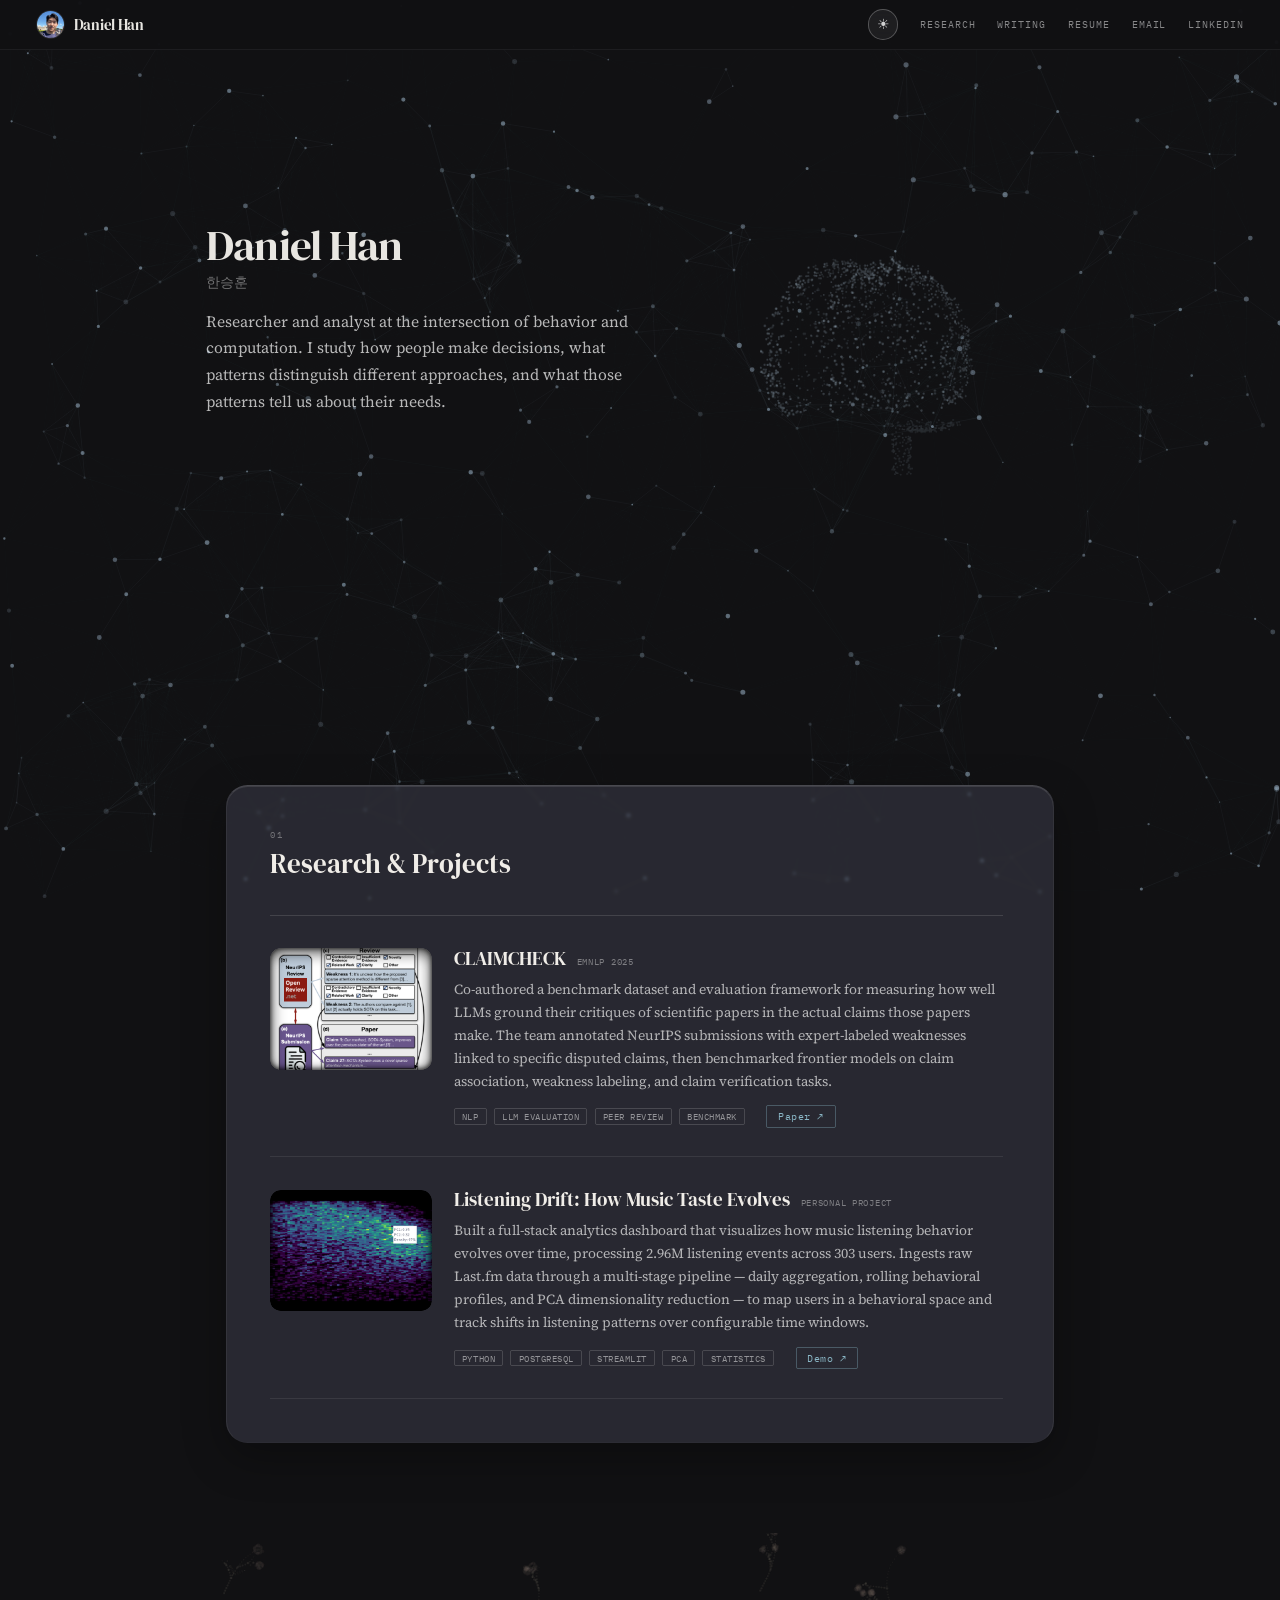
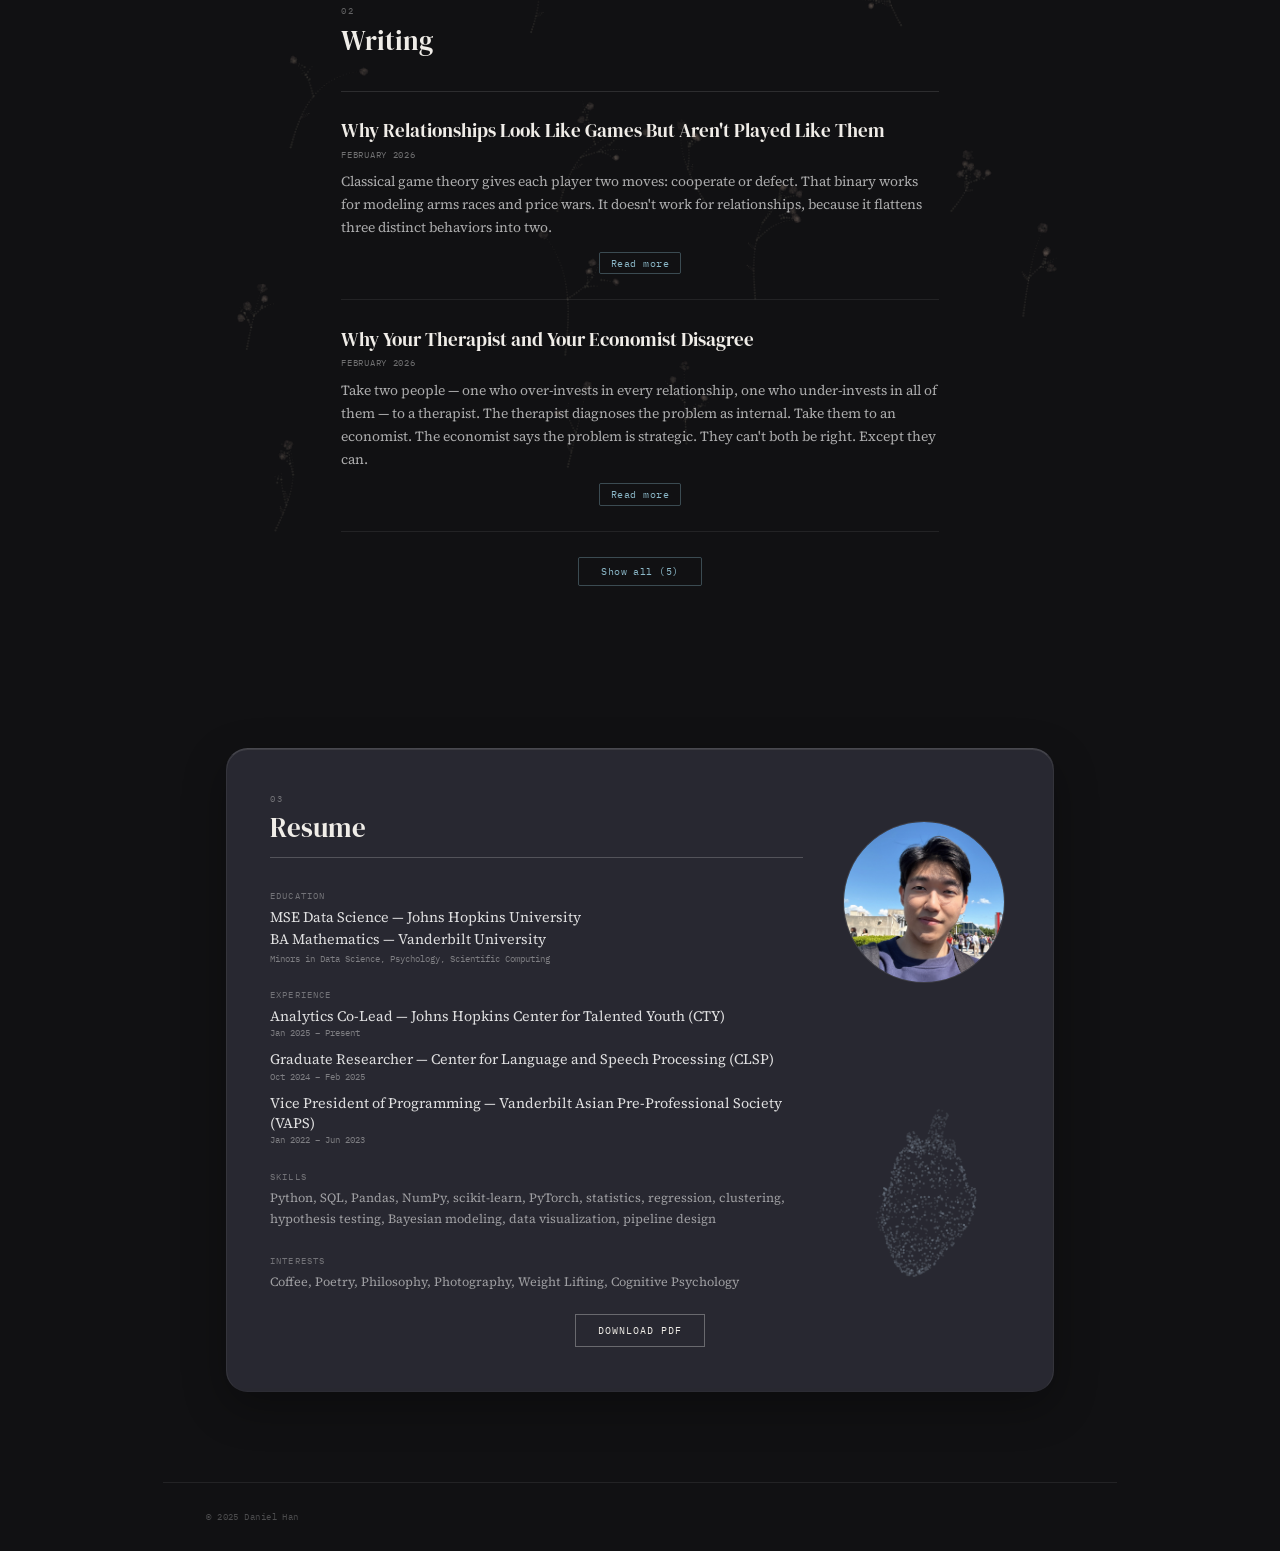
==== index.html @ 91e81e0a "Update Listening Drift description: detect -> track" ====
<!DOCTYPE html>
<html lang="en">
  <head>
    <meta charset="UTF-8" />
    <link rel="icon" type="image/svg+xml" href="/favicon.svg" />
    <meta name="viewport" content="width=device-width, initial-scale=1.0" />
    <title>Daniel Han</title>
    <script type="module" crossorigin src="/assets/index-B-S0Na4O.js"></script>
  </head>
  <body>
    <div id="root"></div>
  </body>
</html>
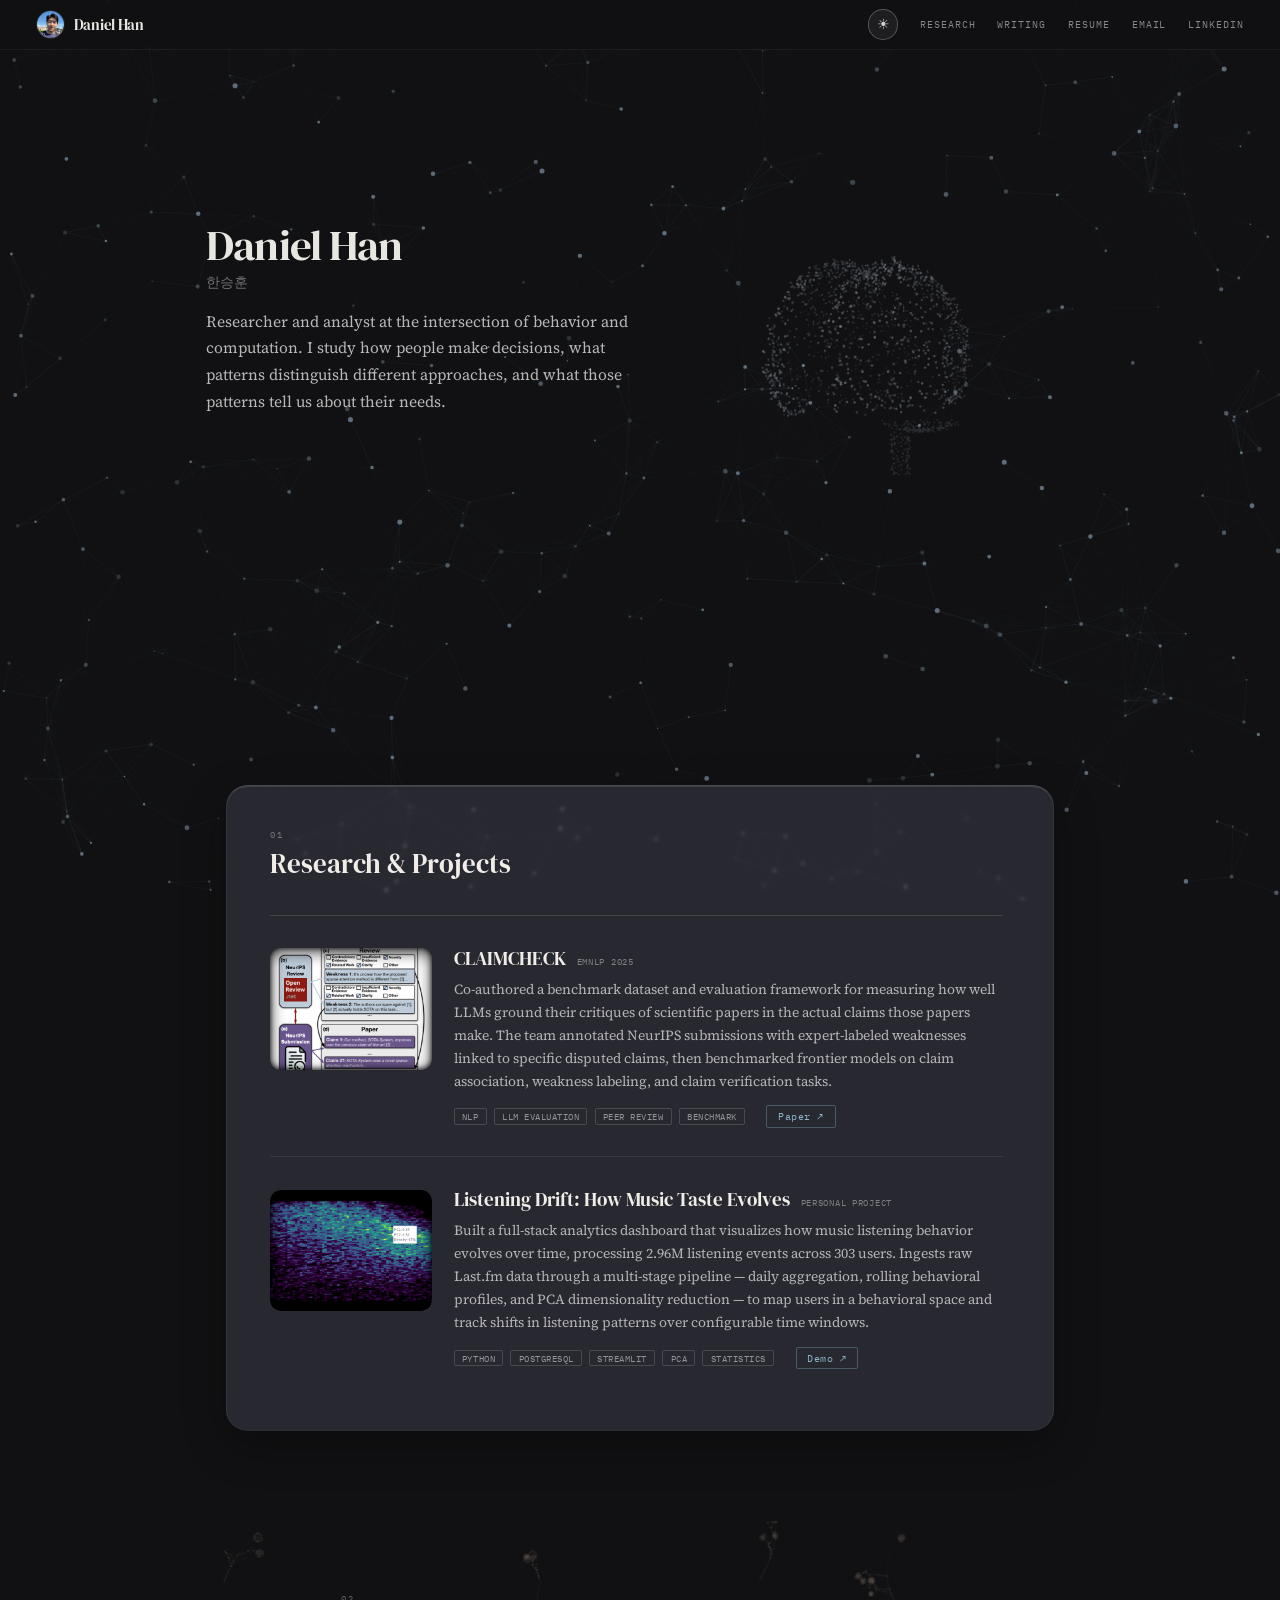
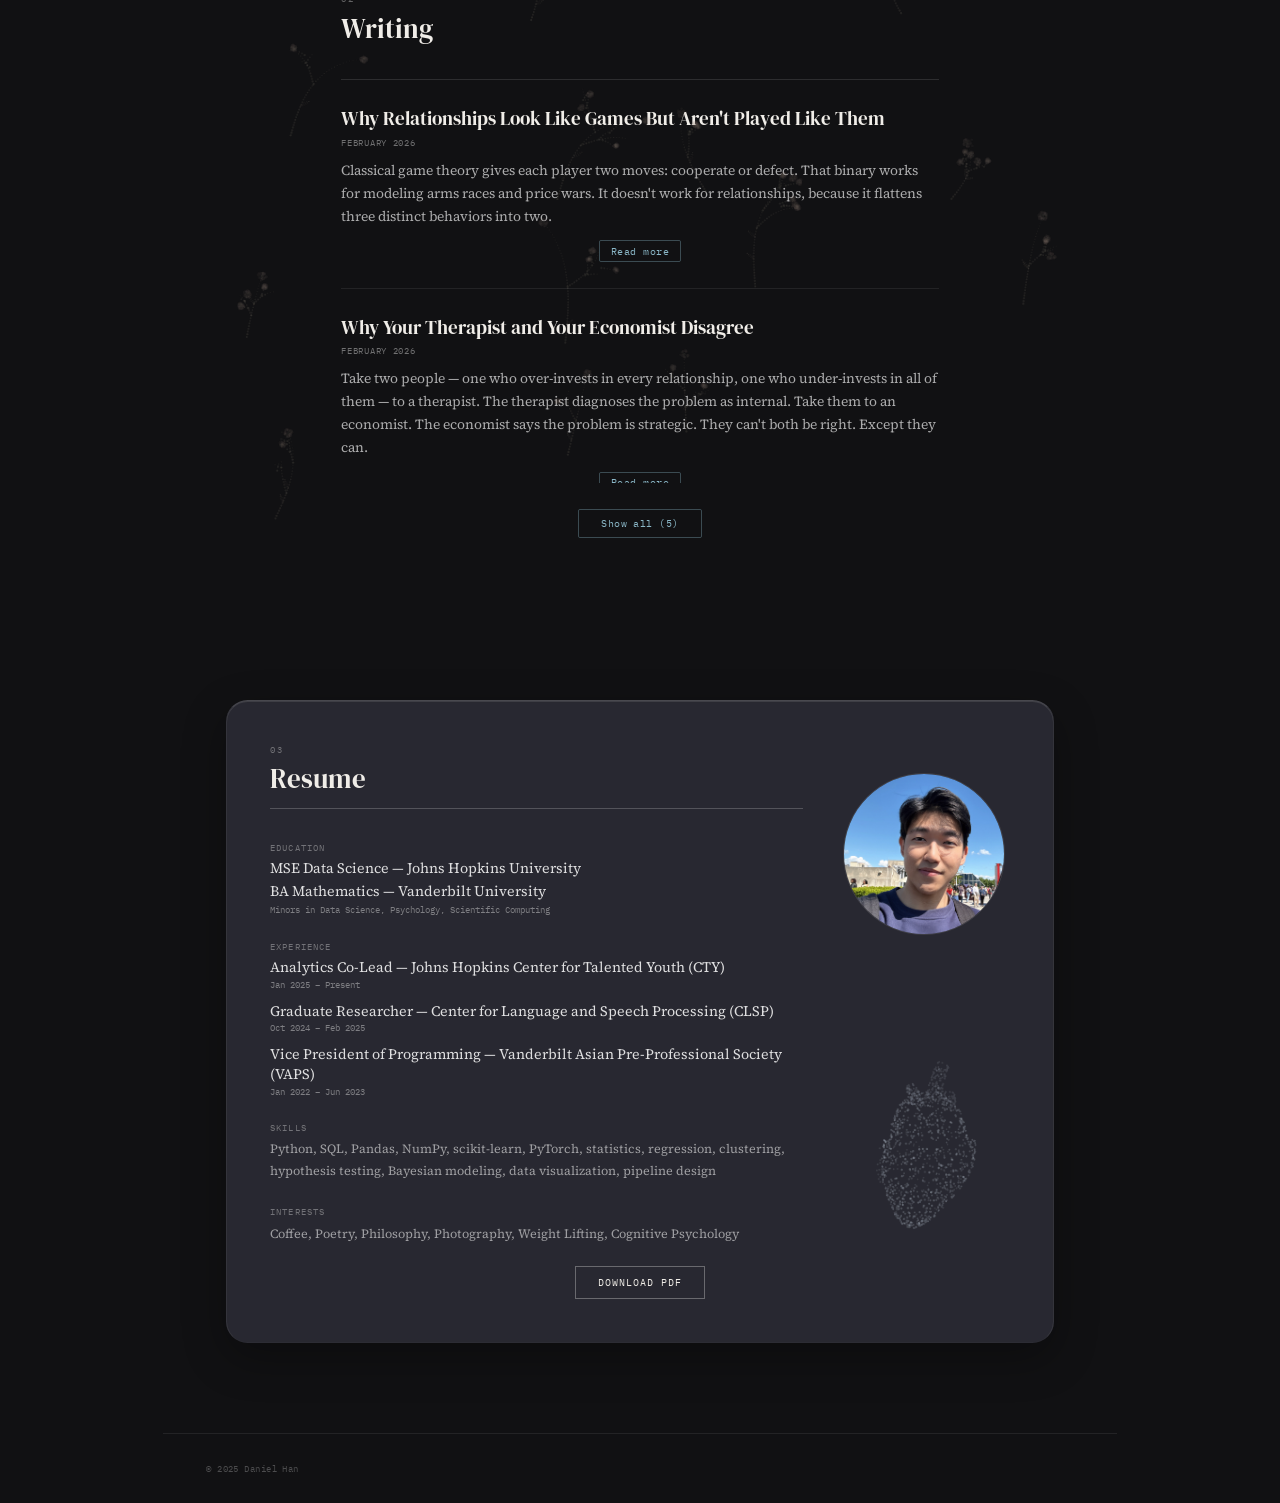
==== commit 674dbeb9: "Much brighter brain/heart in dark mode, darker in light mode" ====
--- a/index.html
+++ b/index.html
@@ -5,7 +5,7 @@
     <link rel="icon" type="image/svg+xml" href="/favicon.svg" />
     <meta name="viewport" content="width=device-width, initial-scale=1.0" />
     <title>Daniel Han</title>
-    <script type="module" crossorigin src="/assets/index-B-S0Na4O.js"></script>
+    <script type="module" crossorigin src="/assets/index-CQS7HzVL.js"></script>
   </head>
   <body>
     <div id="root"></div>
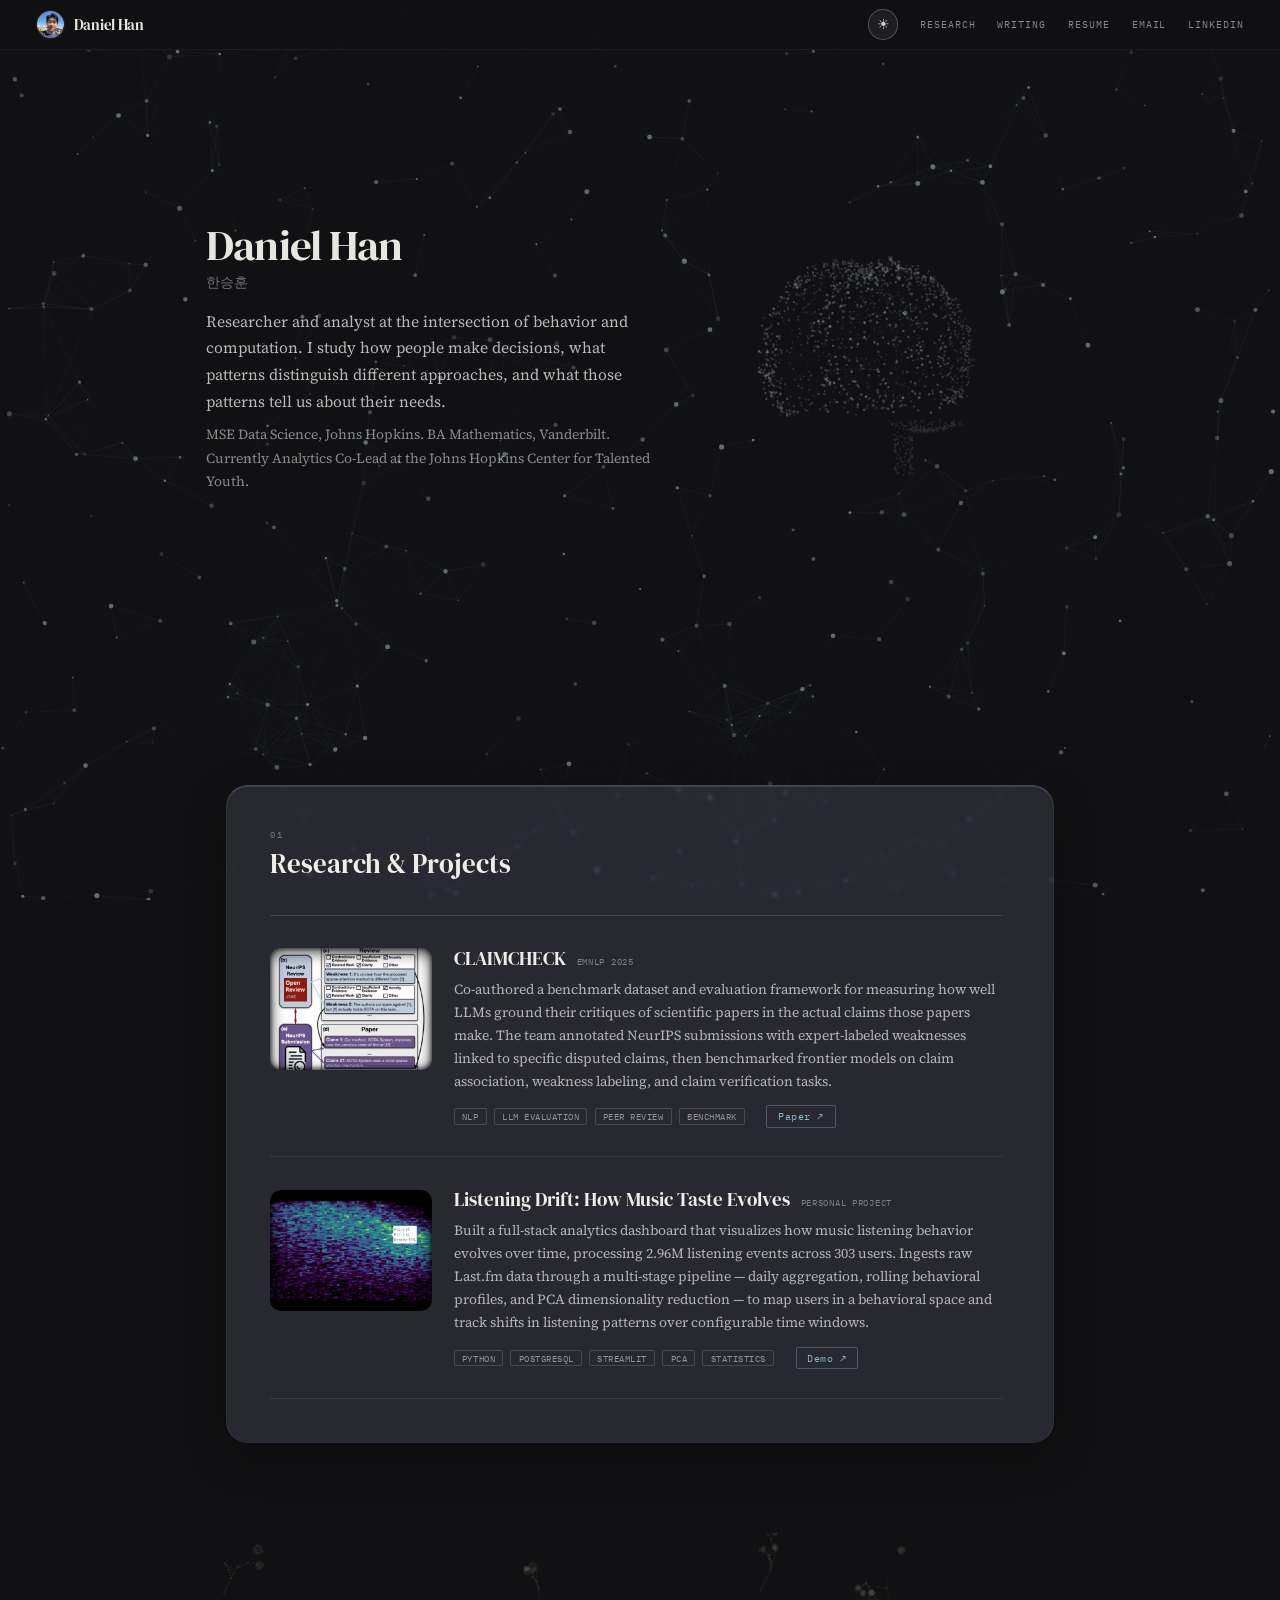
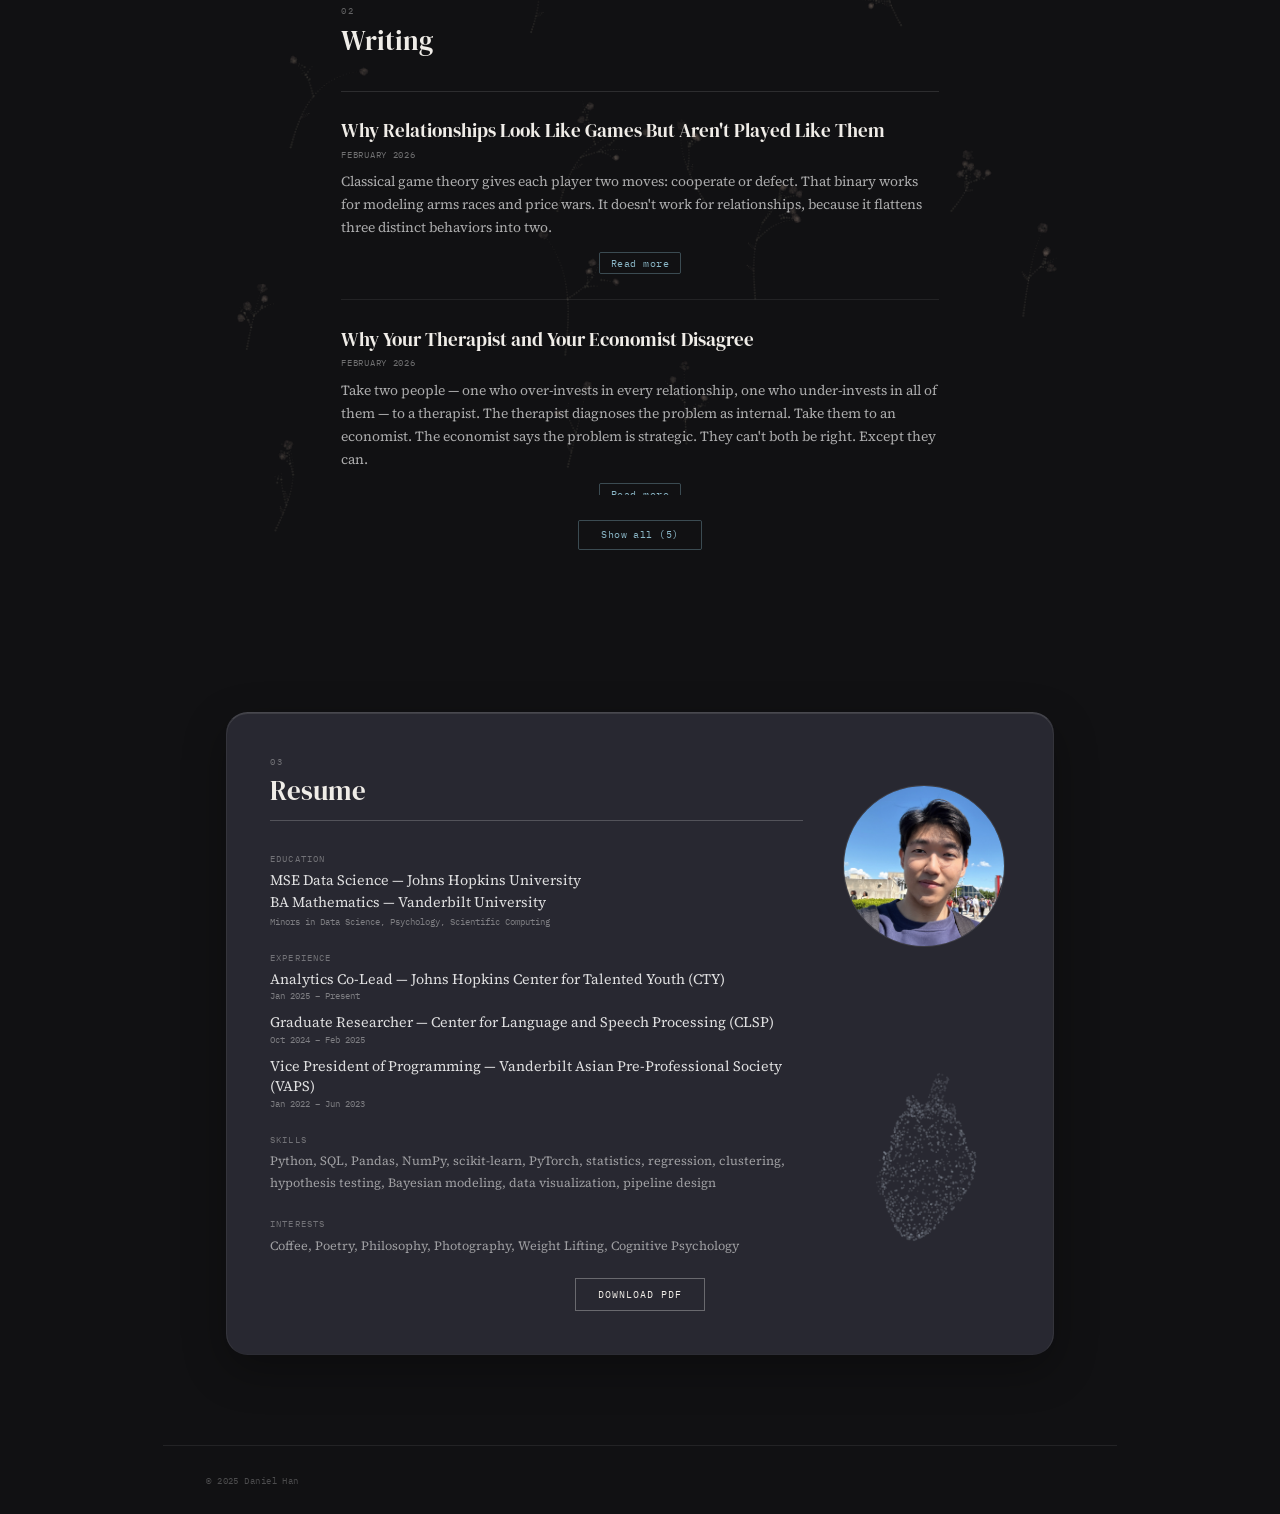
==== commit 63a1da25: "Separate heartDot color: stays bright in light mode" ====
--- a/index.html
+++ b/index.html
@@ -5,7 +5,7 @@
     <link rel="icon" type="image/svg+xml" href="/favicon.svg" />
     <meta name="viewport" content="width=device-width, initial-scale=1.0" />
     <title>Daniel Han</title>
-    <script type="module" crossorigin src="/assets/index-CQS7HzVL.js"></script>
+    <script type="module" crossorigin src="/assets/index-X5u-OaXs.js"></script>
   </head>
   <body>
     <div id="root"></div>
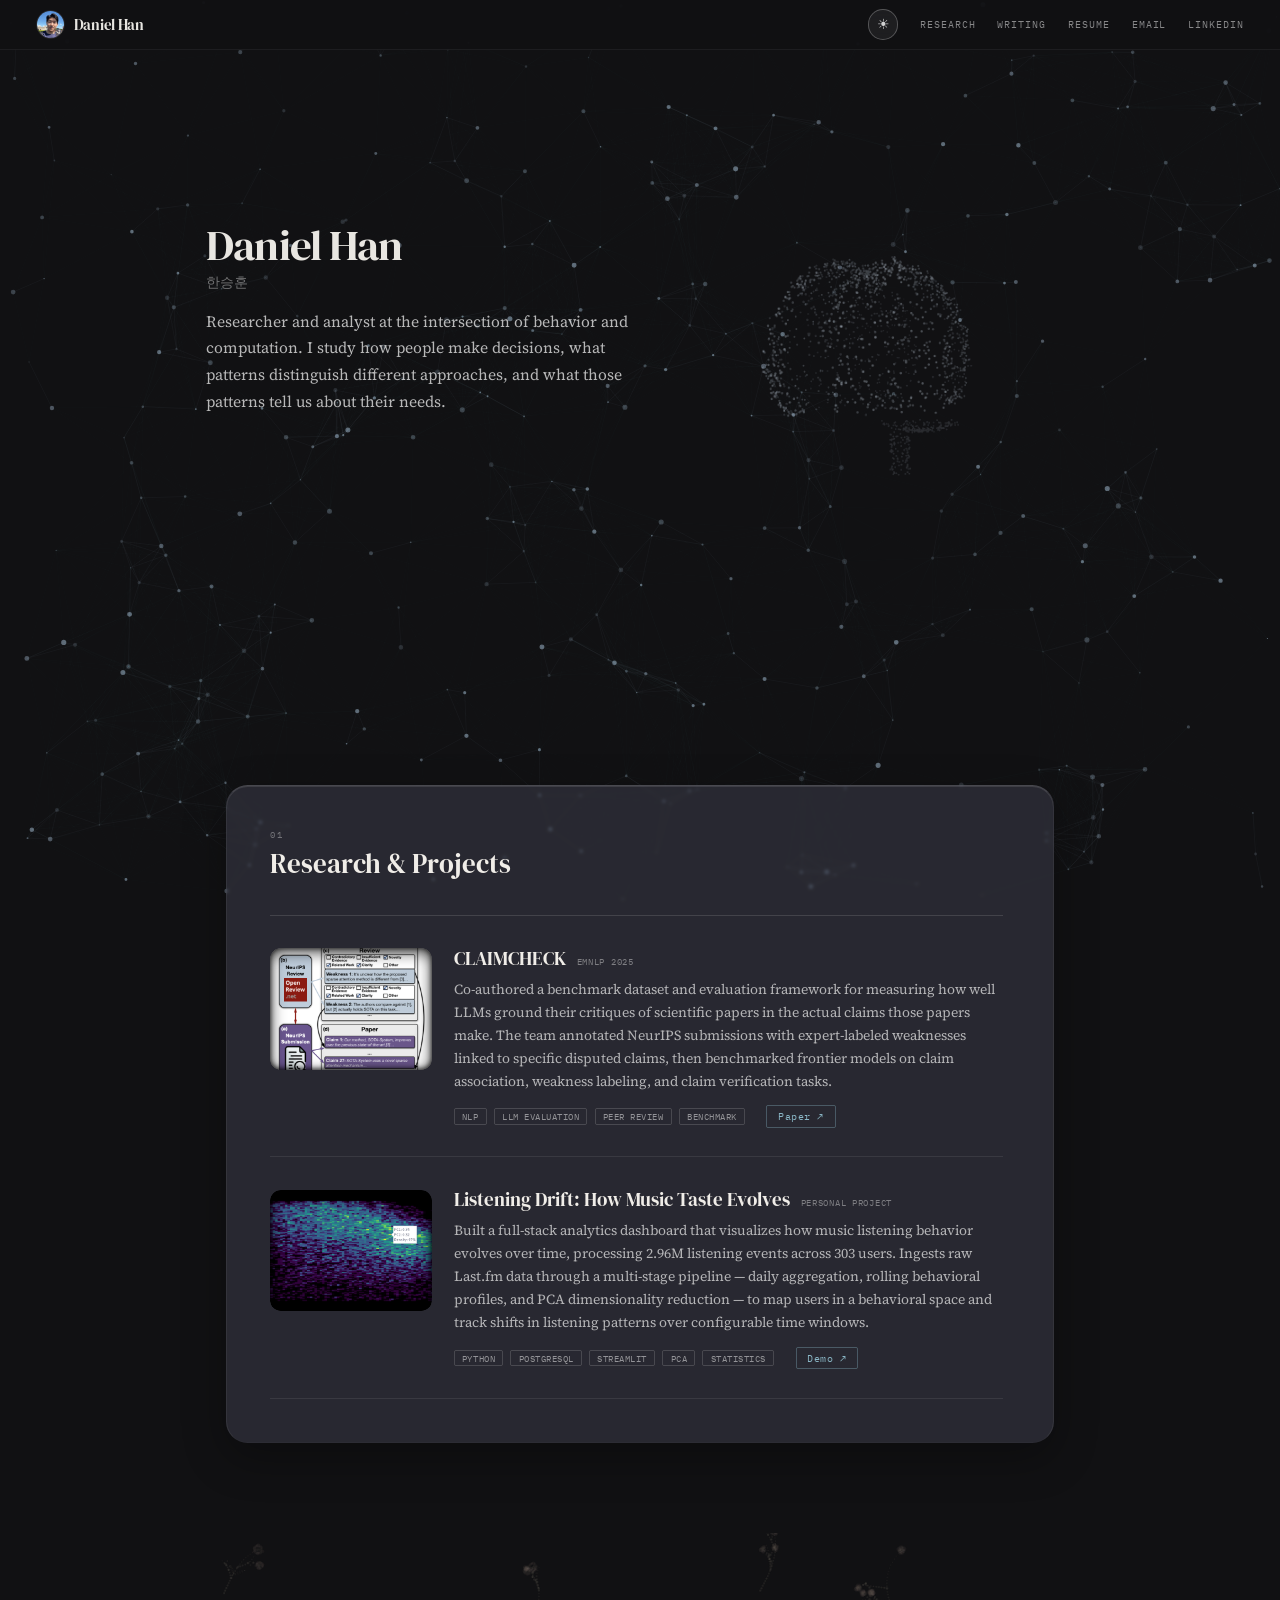
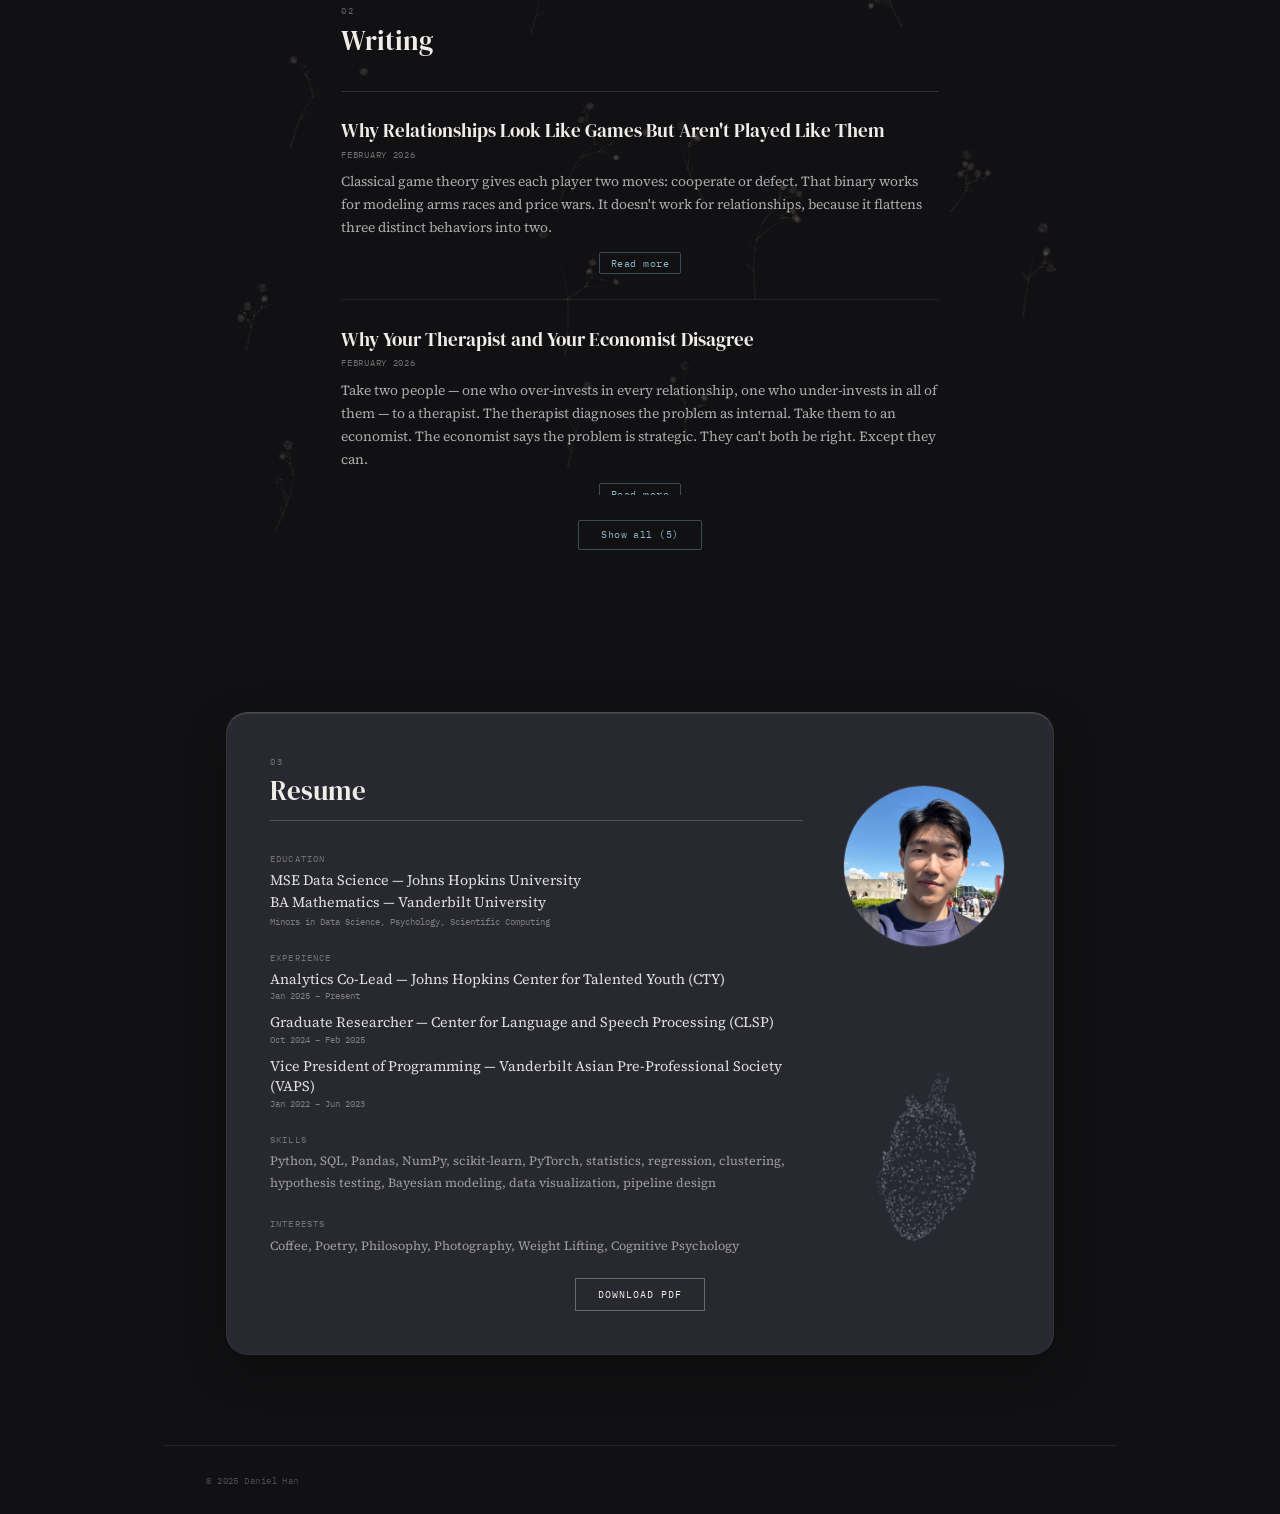
==== commit f81dc7b2: "Fixed height for mobile project images (180px)" ====
--- a/index.html
+++ b/index.html
@@ -5,7 +5,7 @@
     <link rel="icon" type="image/svg+xml" href="/favicon.svg" />
     <meta name="viewport" content="width=device-width, initial-scale=1.0" />
     <title>Daniel Han</title>
-    <script type="module" crossorigin src="/assets/index-X5u-OaXs.js"></script>
+    <script type="module" crossorigin src="/assets/index-BBO9jtoN.js"></script>
   </head>
   <body>
     <div id="root"></div>
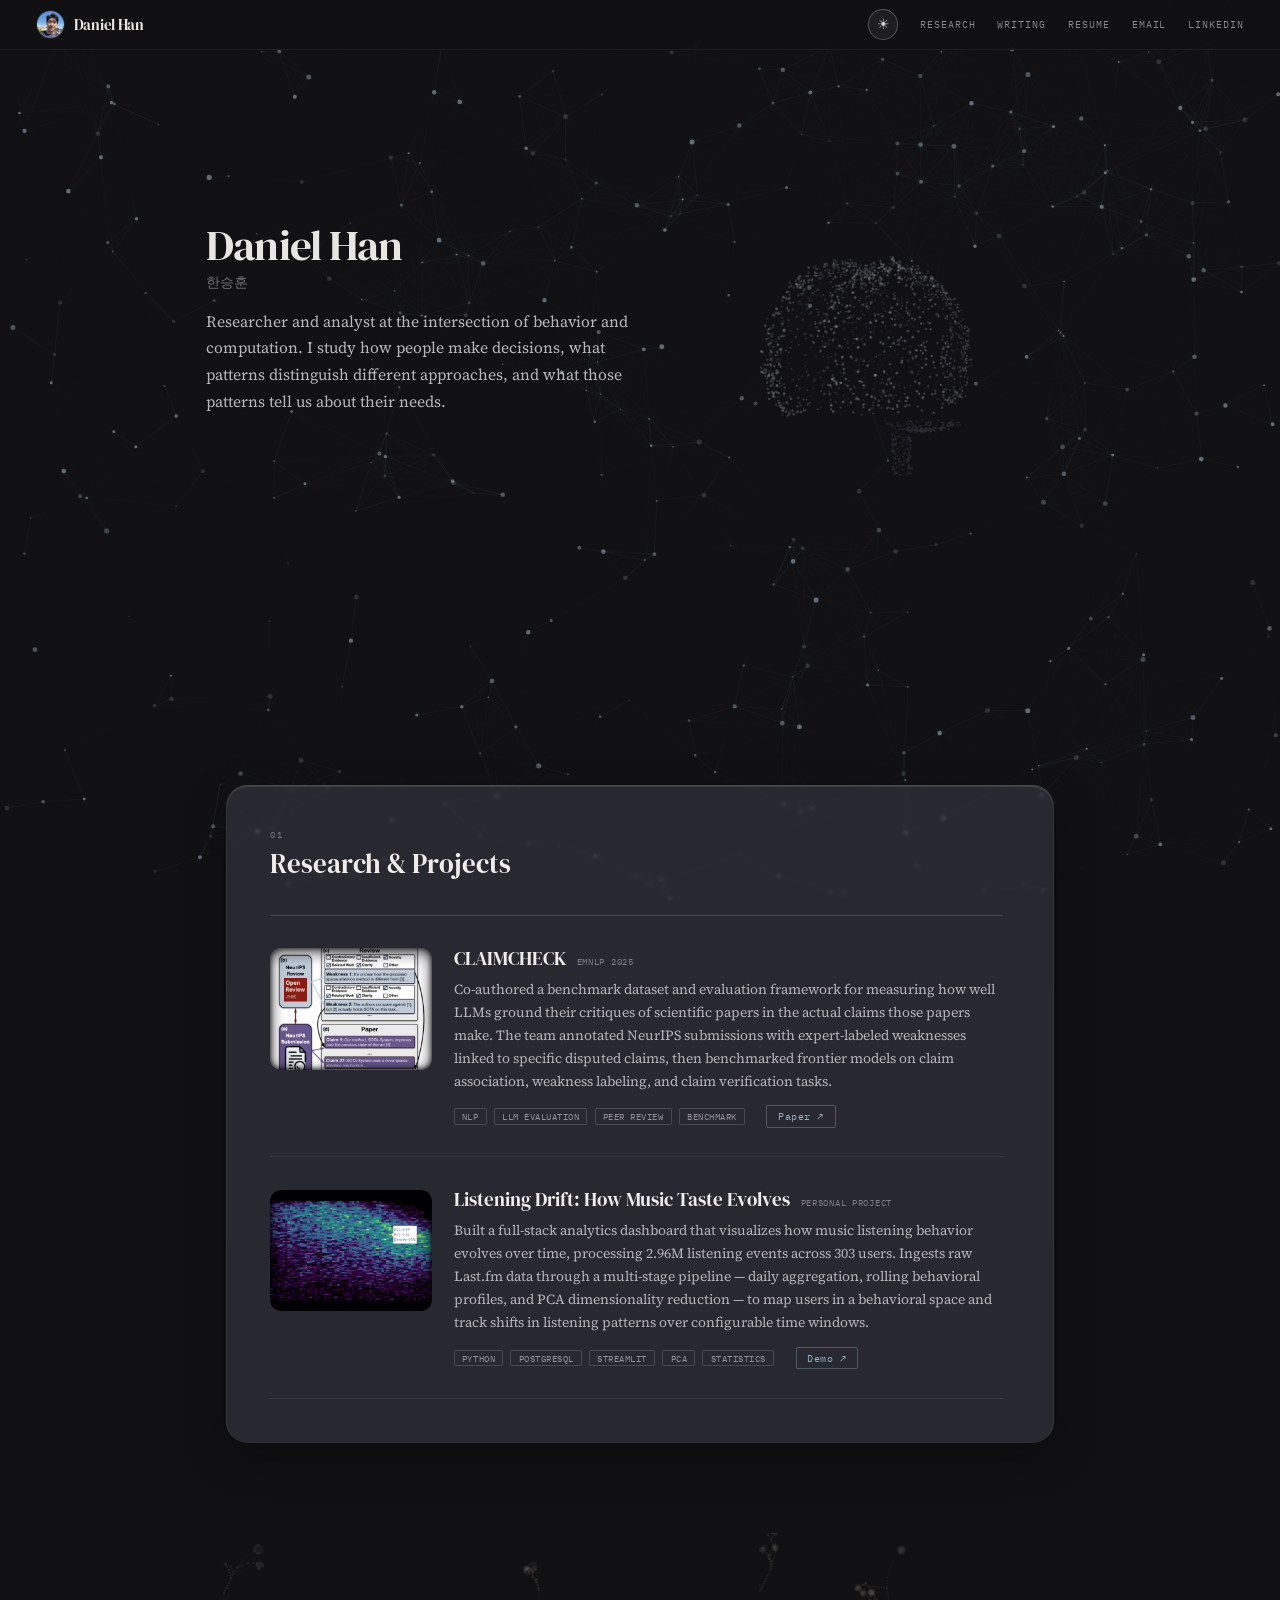
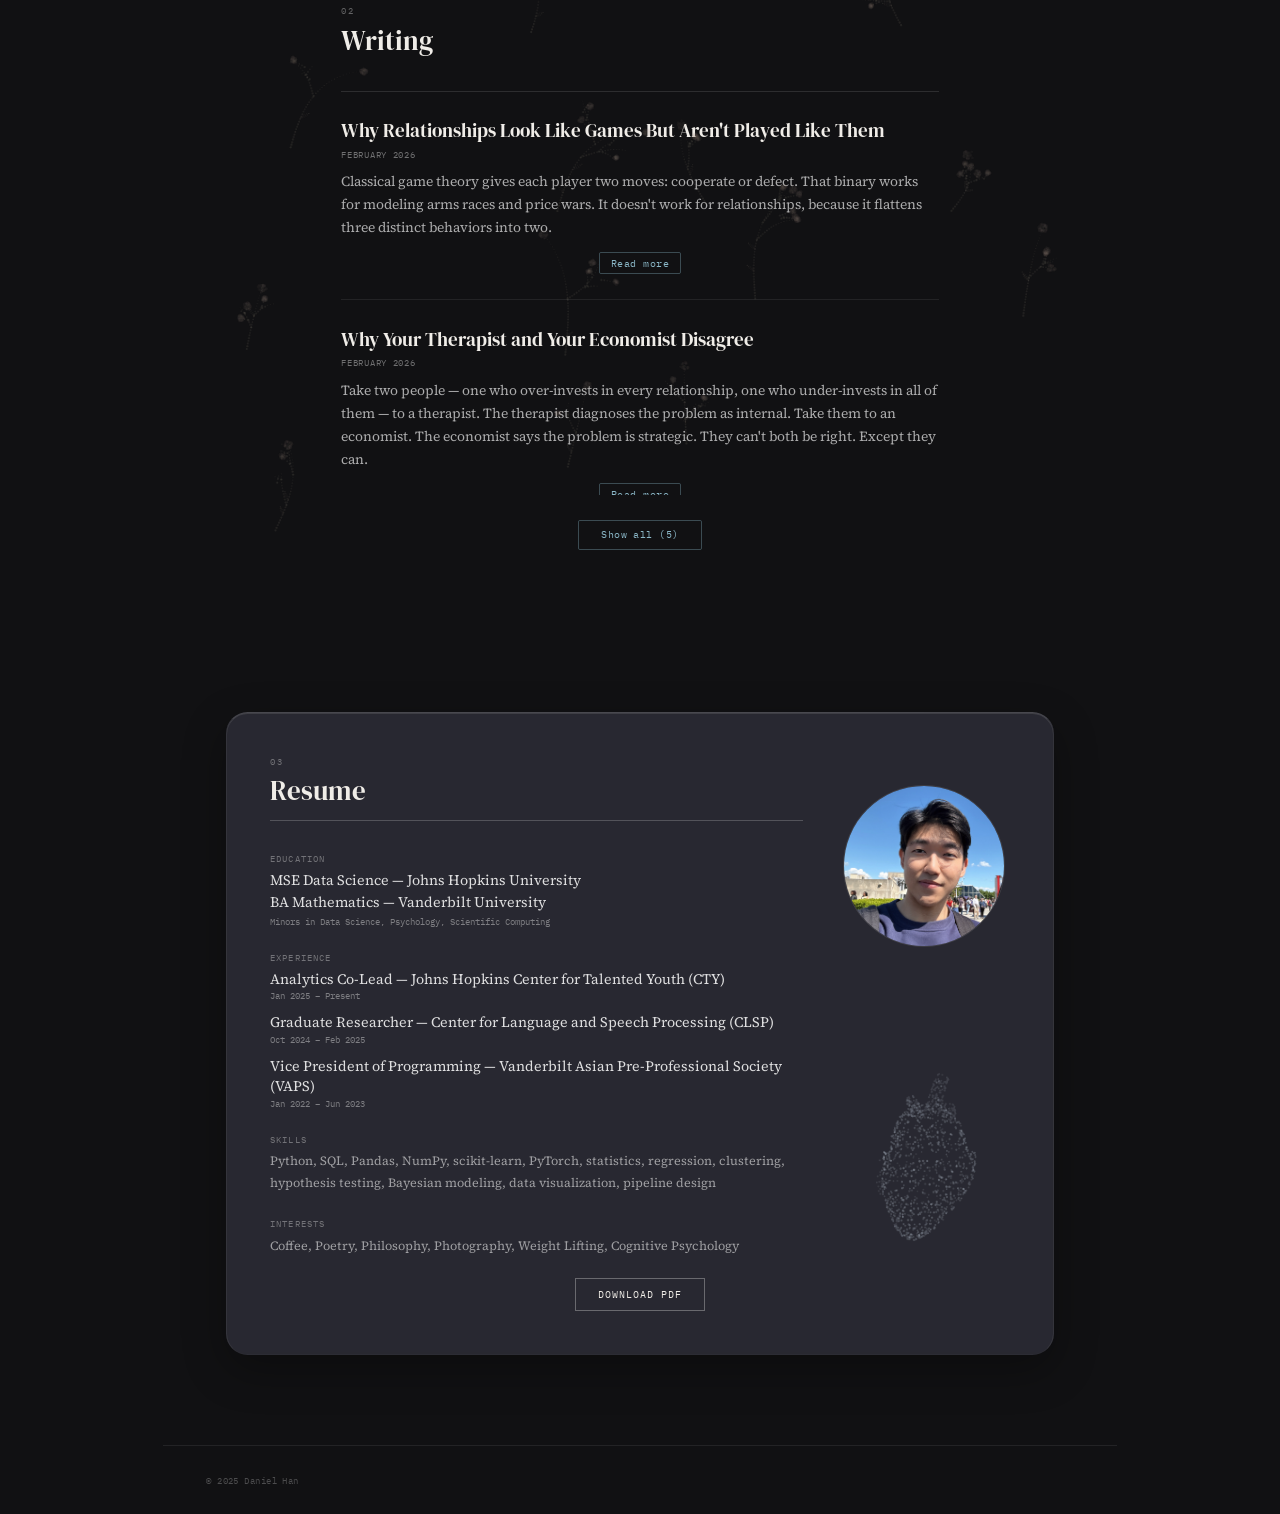
==== commit 7df01a19: "Force text rendering for sun icon on mobile" ====
--- a/index.html
+++ b/index.html
@@ -5,7 +5,7 @@
     <link rel="icon" type="image/svg+xml" href="/favicon.svg" />
     <meta name="viewport" content="width=device-width, initial-scale=1.0" />
     <title>Daniel Han</title>
-    <script type="module" crossorigin src="/assets/index-BBO9jtoN.js"></script>
+    <script type="module" crossorigin src="/assets/index-DQolC1vg.js"></script>
   </head>
   <body>
     <div id="root"></div>
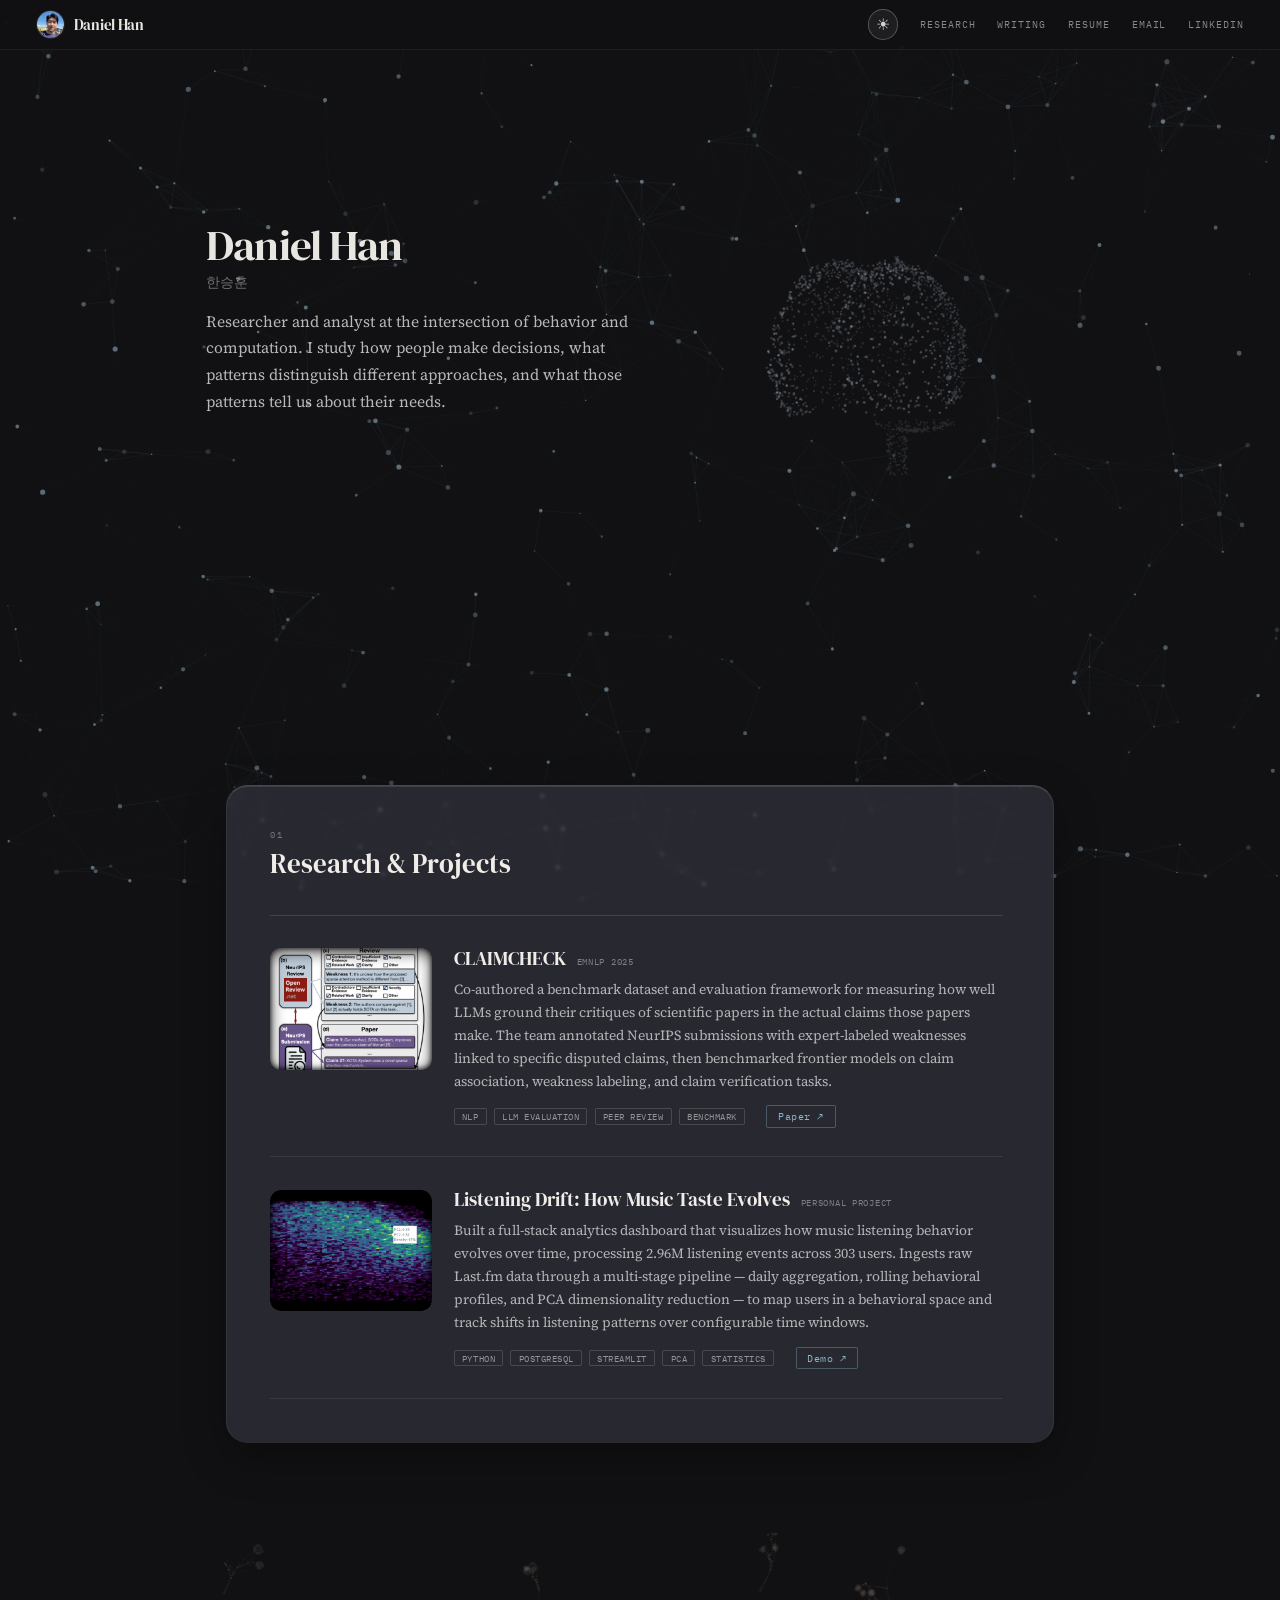
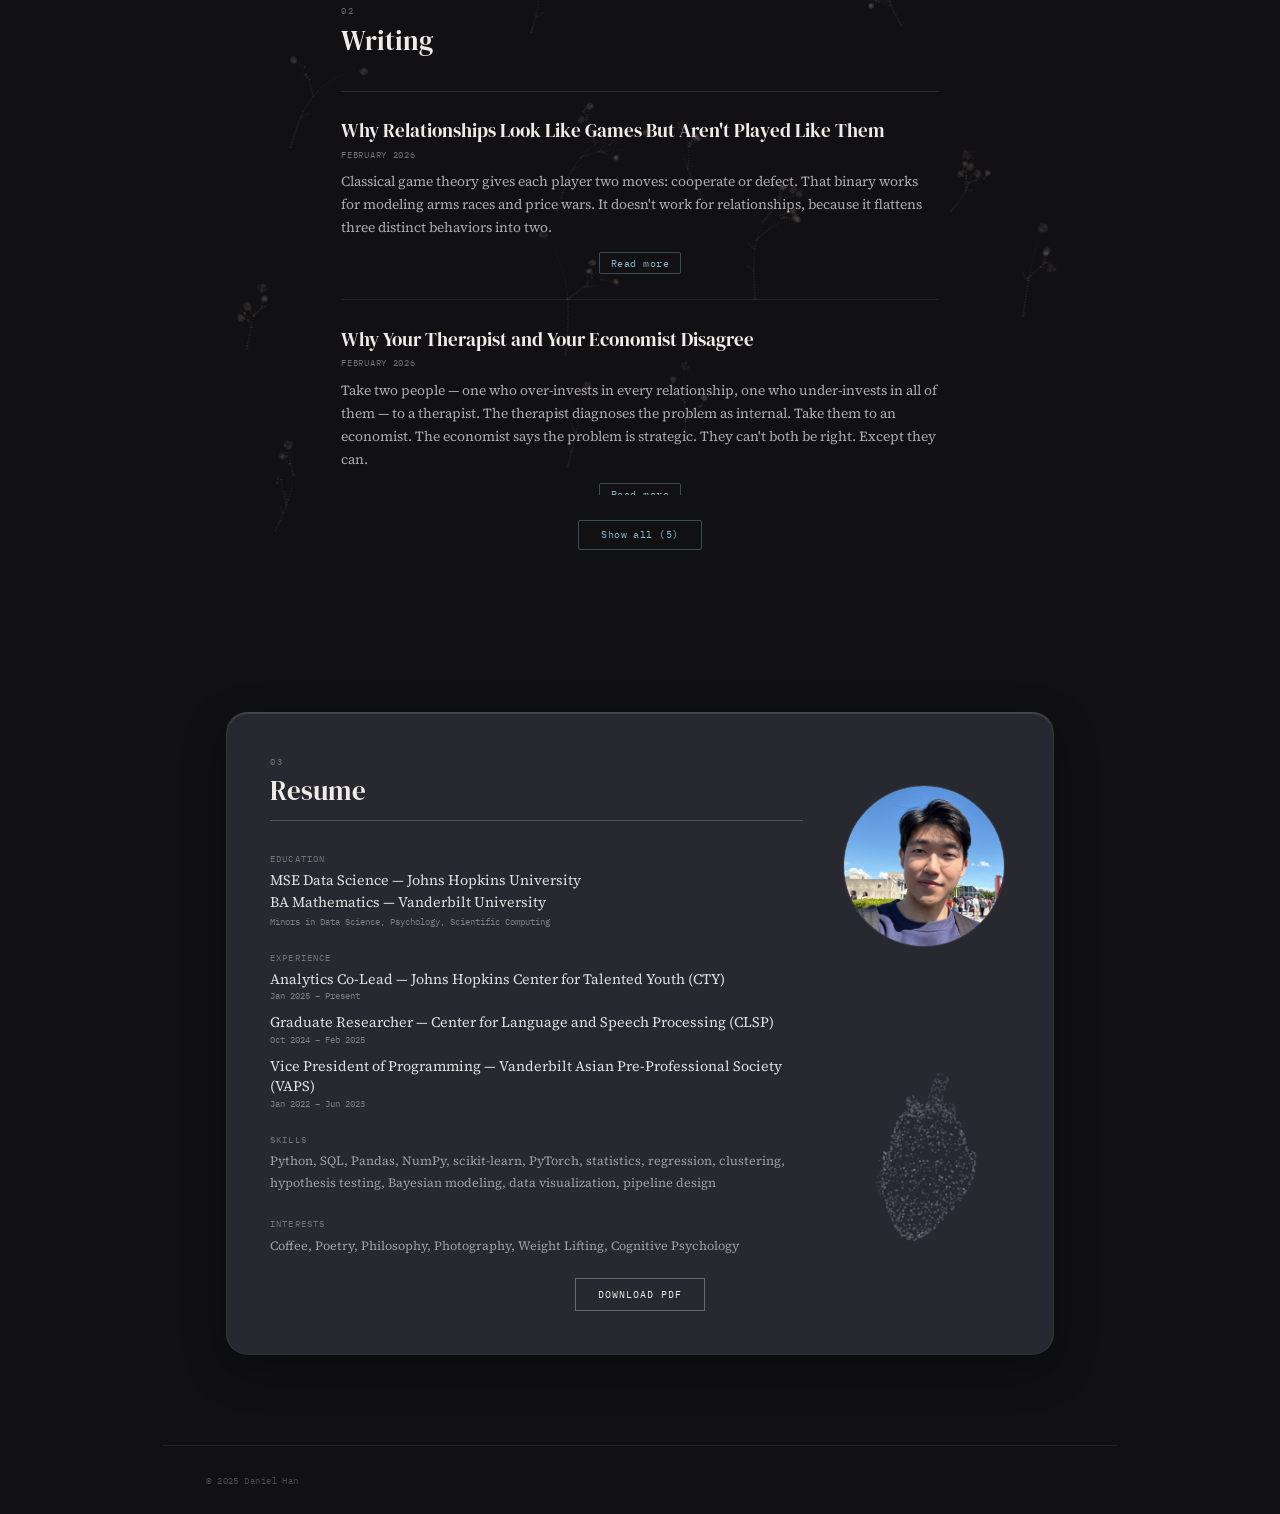
==== commit c46b0612: "Bigger and centered sun icon in dark mode toggle" ====
--- a/index.html
+++ b/index.html
@@ -5,7 +5,7 @@
     <link rel="icon" type="image/svg+xml" href="/favicon.svg" />
     <meta name="viewport" content="width=device-width, initial-scale=1.0" />
     <title>Daniel Han</title>
-    <script type="module" crossorigin src="/assets/index-DQolC1vg.js"></script>
+    <script type="module" crossorigin src="/assets/index-D4T7Kq2Z.js"></script>
   </head>
   <body>
     <div id="root"></div>
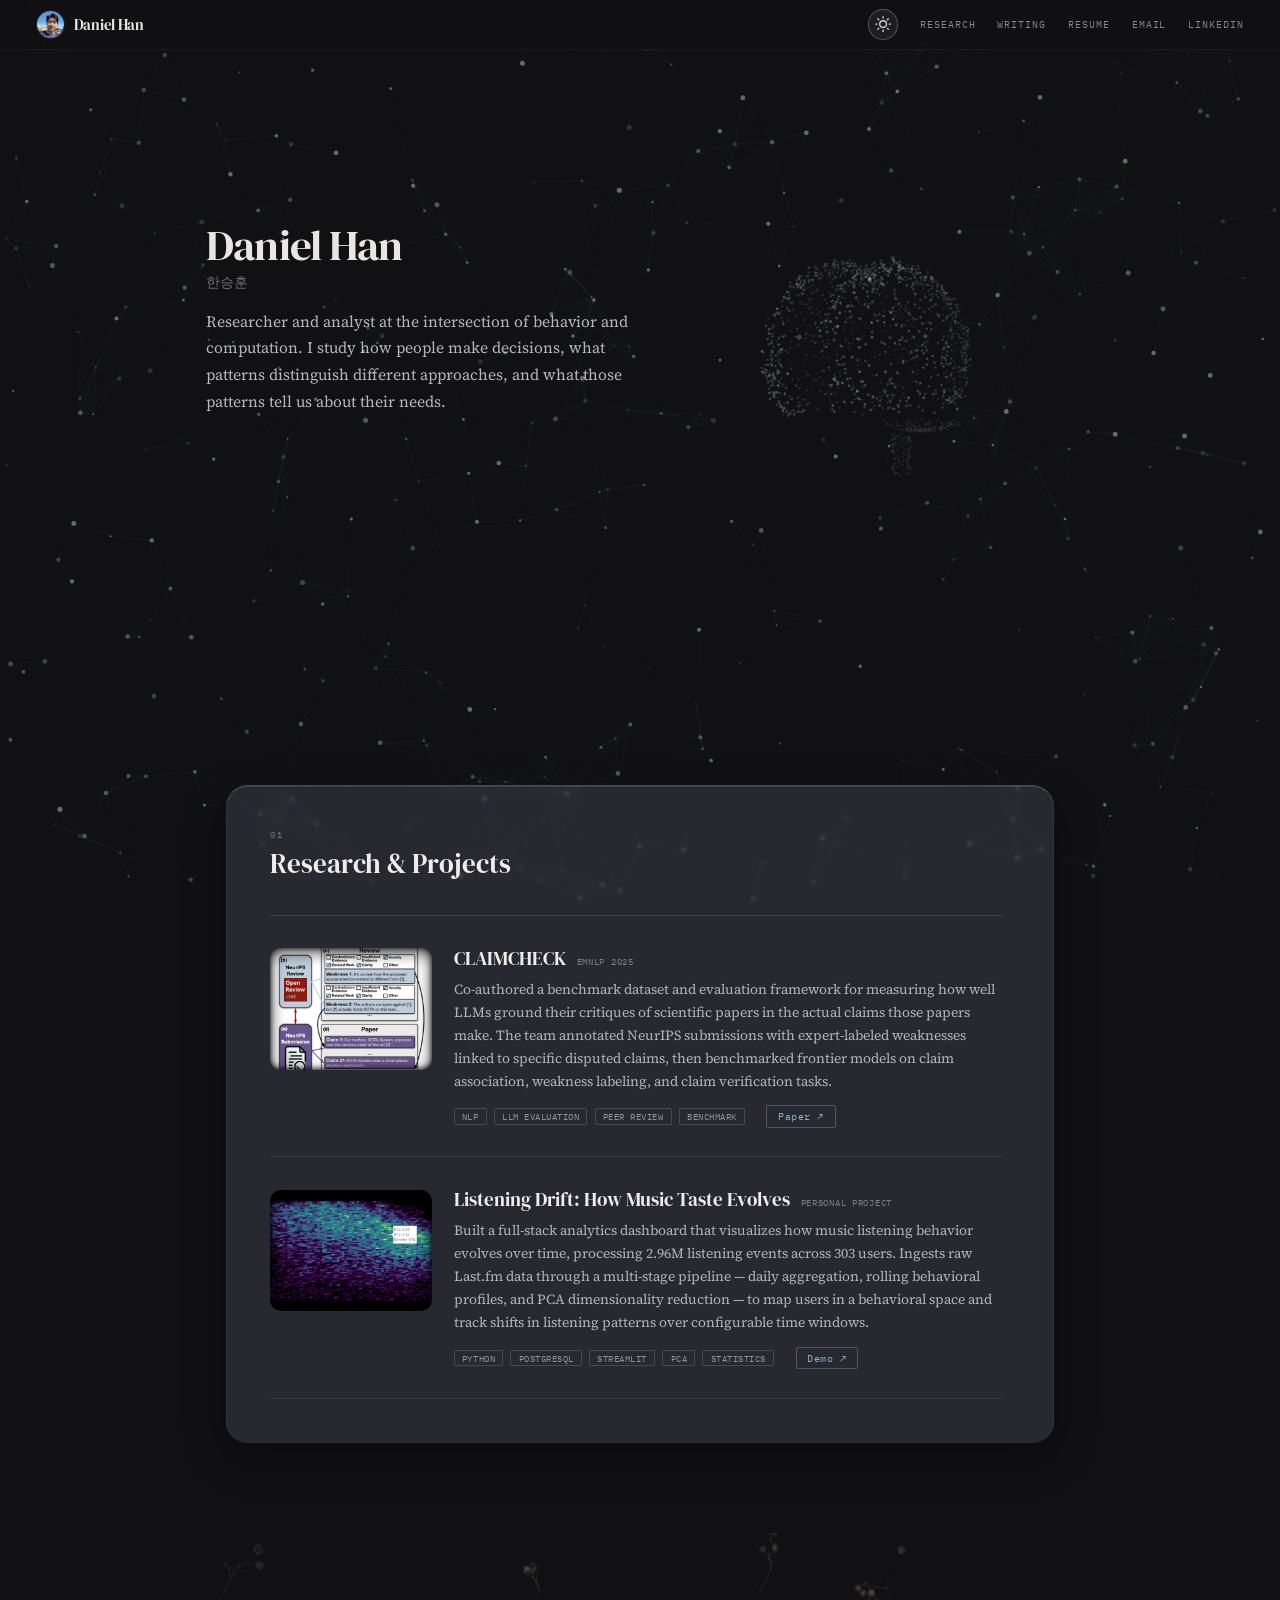
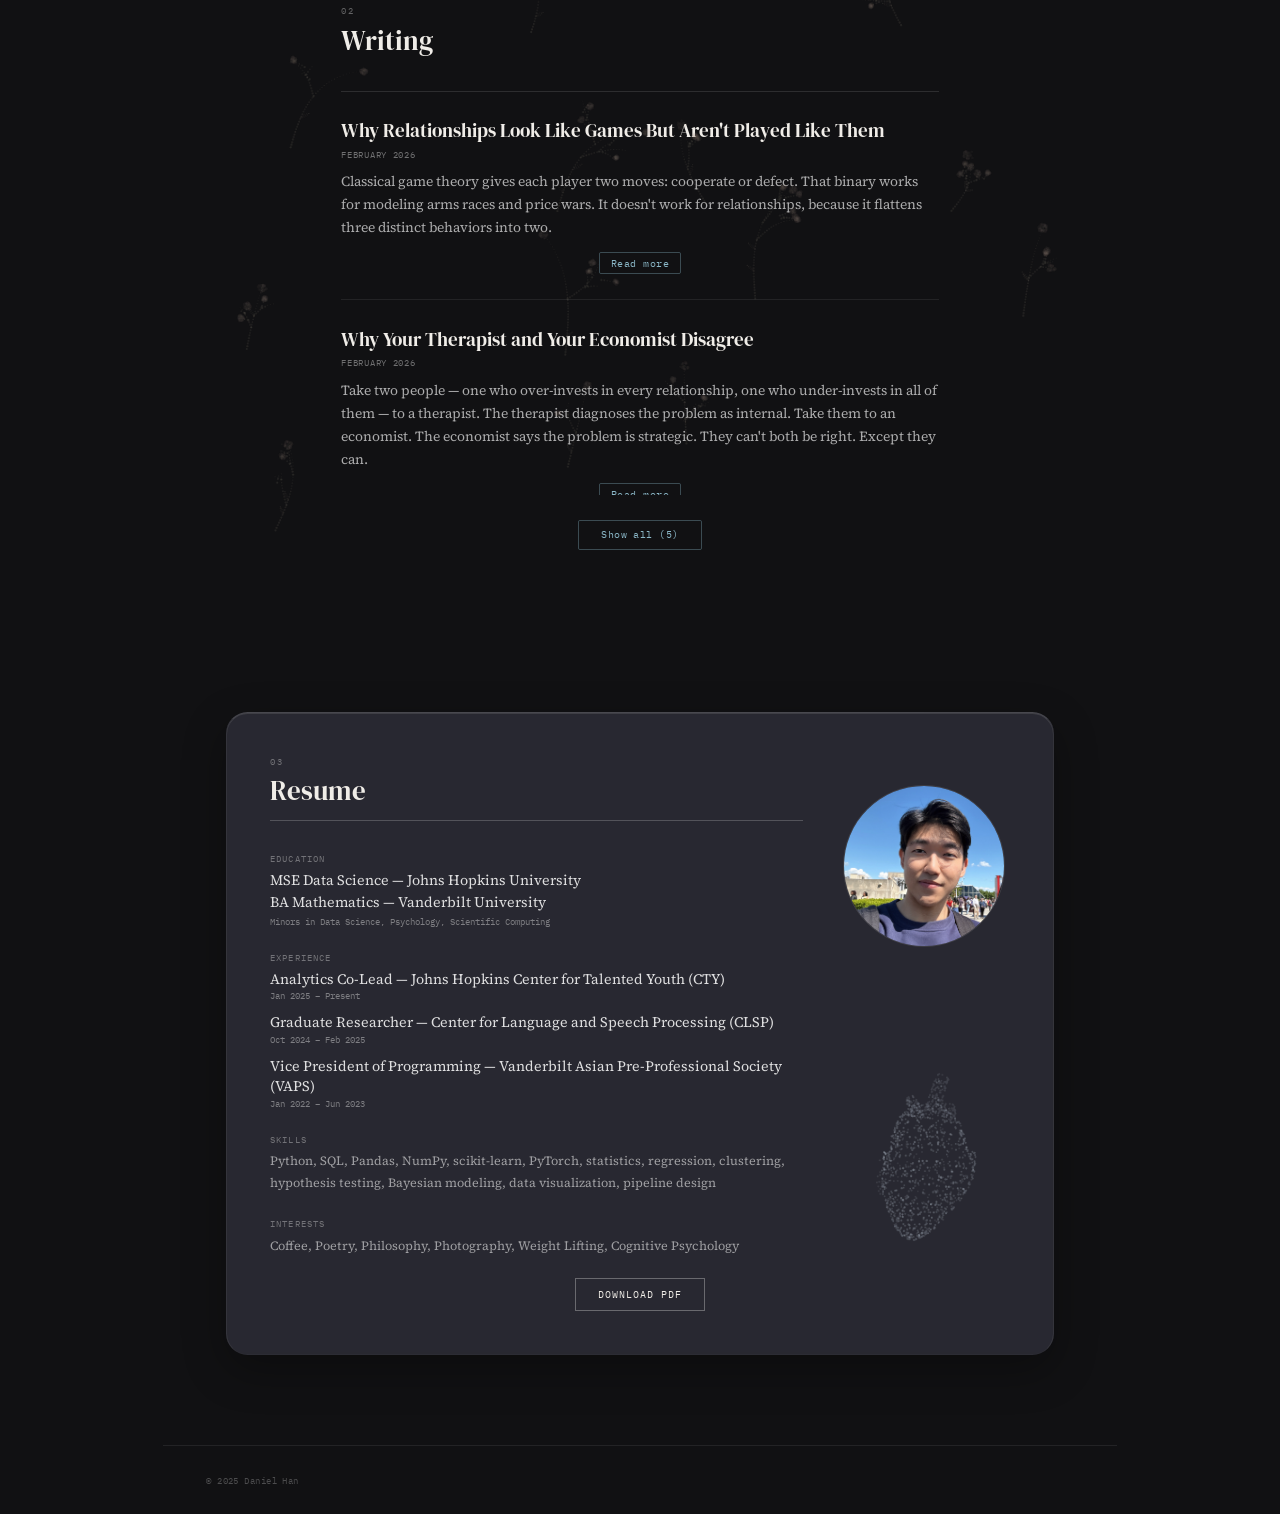
==== commit 8495a500: "SVG sun icon for dark mode toggle, properly sized and centered" ====
--- a/index.html
+++ b/index.html
@@ -5,7 +5,7 @@
     <link rel="icon" type="image/svg+xml" href="/favicon.svg" />
     <meta name="viewport" content="width=device-width, initial-scale=1.0" />
     <title>Daniel Han</title>
-    <script type="module" crossorigin src="/assets/index-D4T7Kq2Z.js"></script>
+    <script type="module" crossorigin src="/assets/index-D1l3b1HW.js"></script>
   </head>
   <body>
     <div id="root"></div>
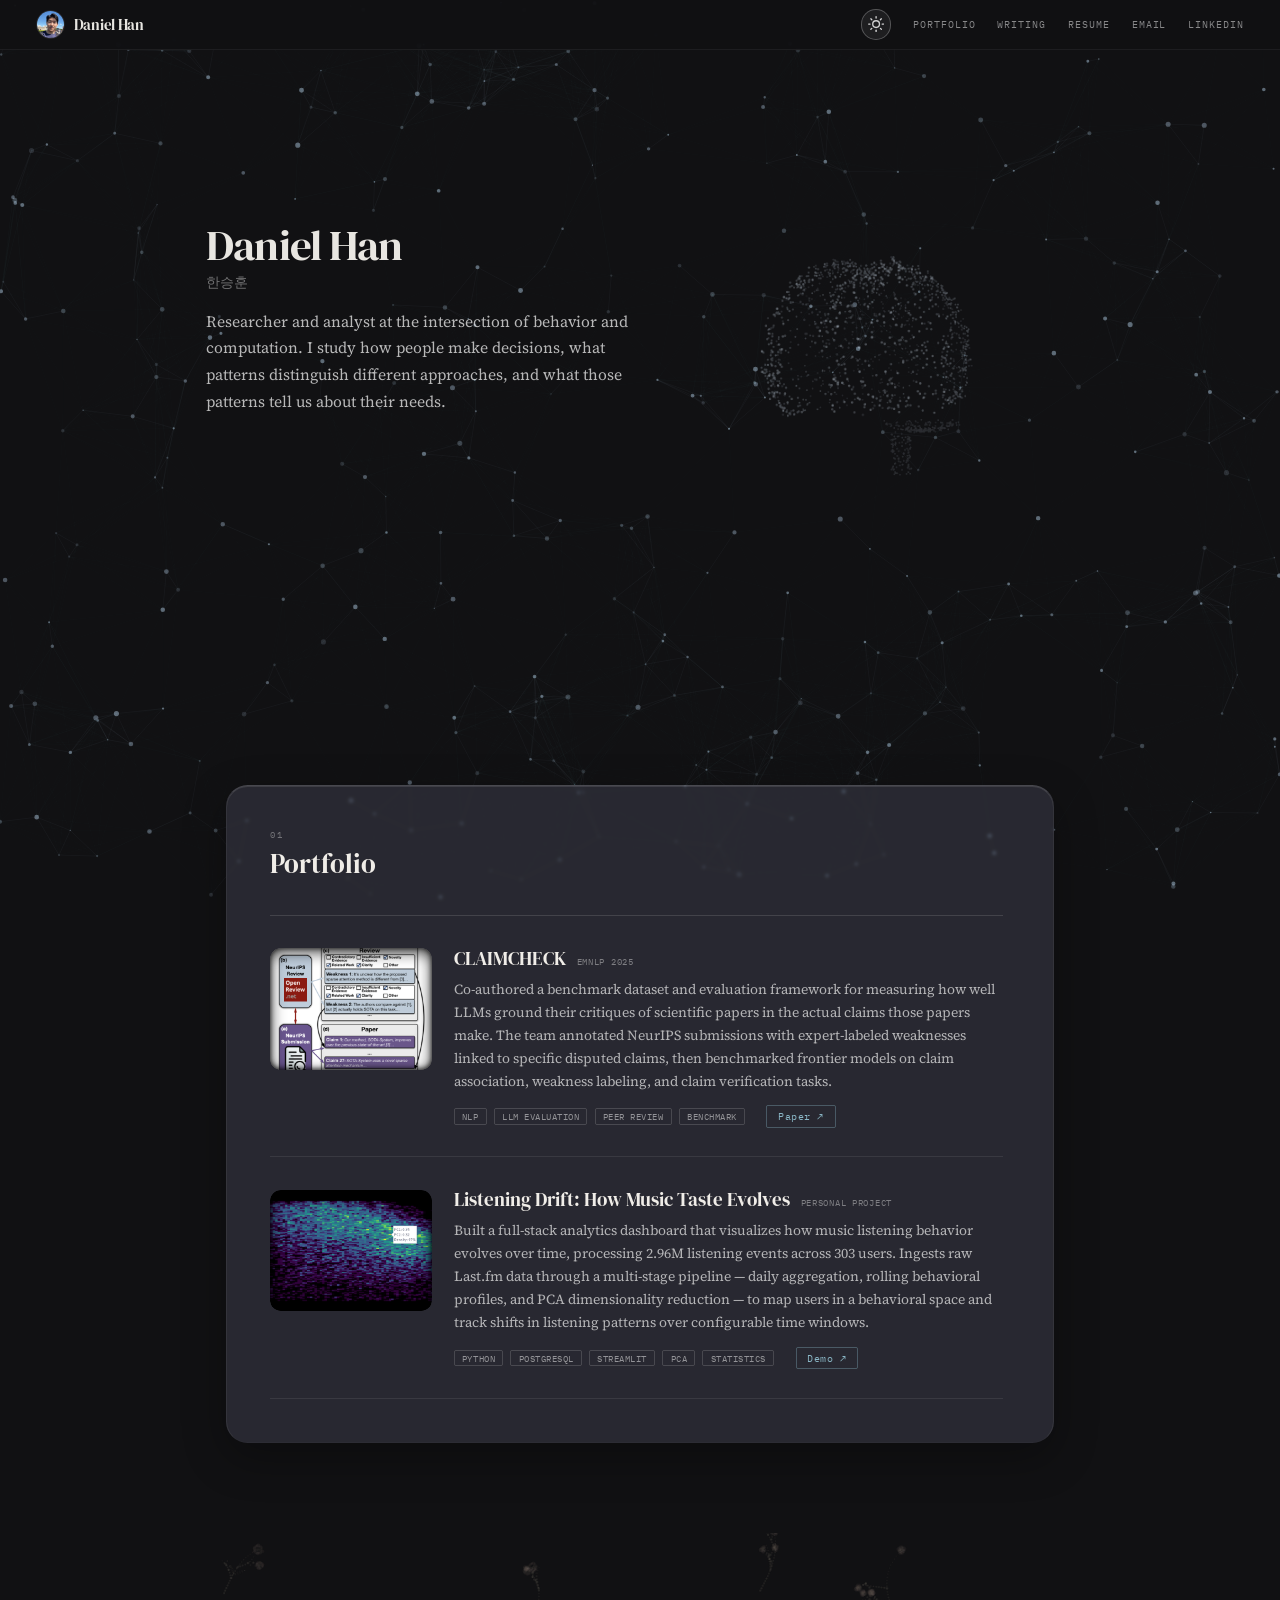
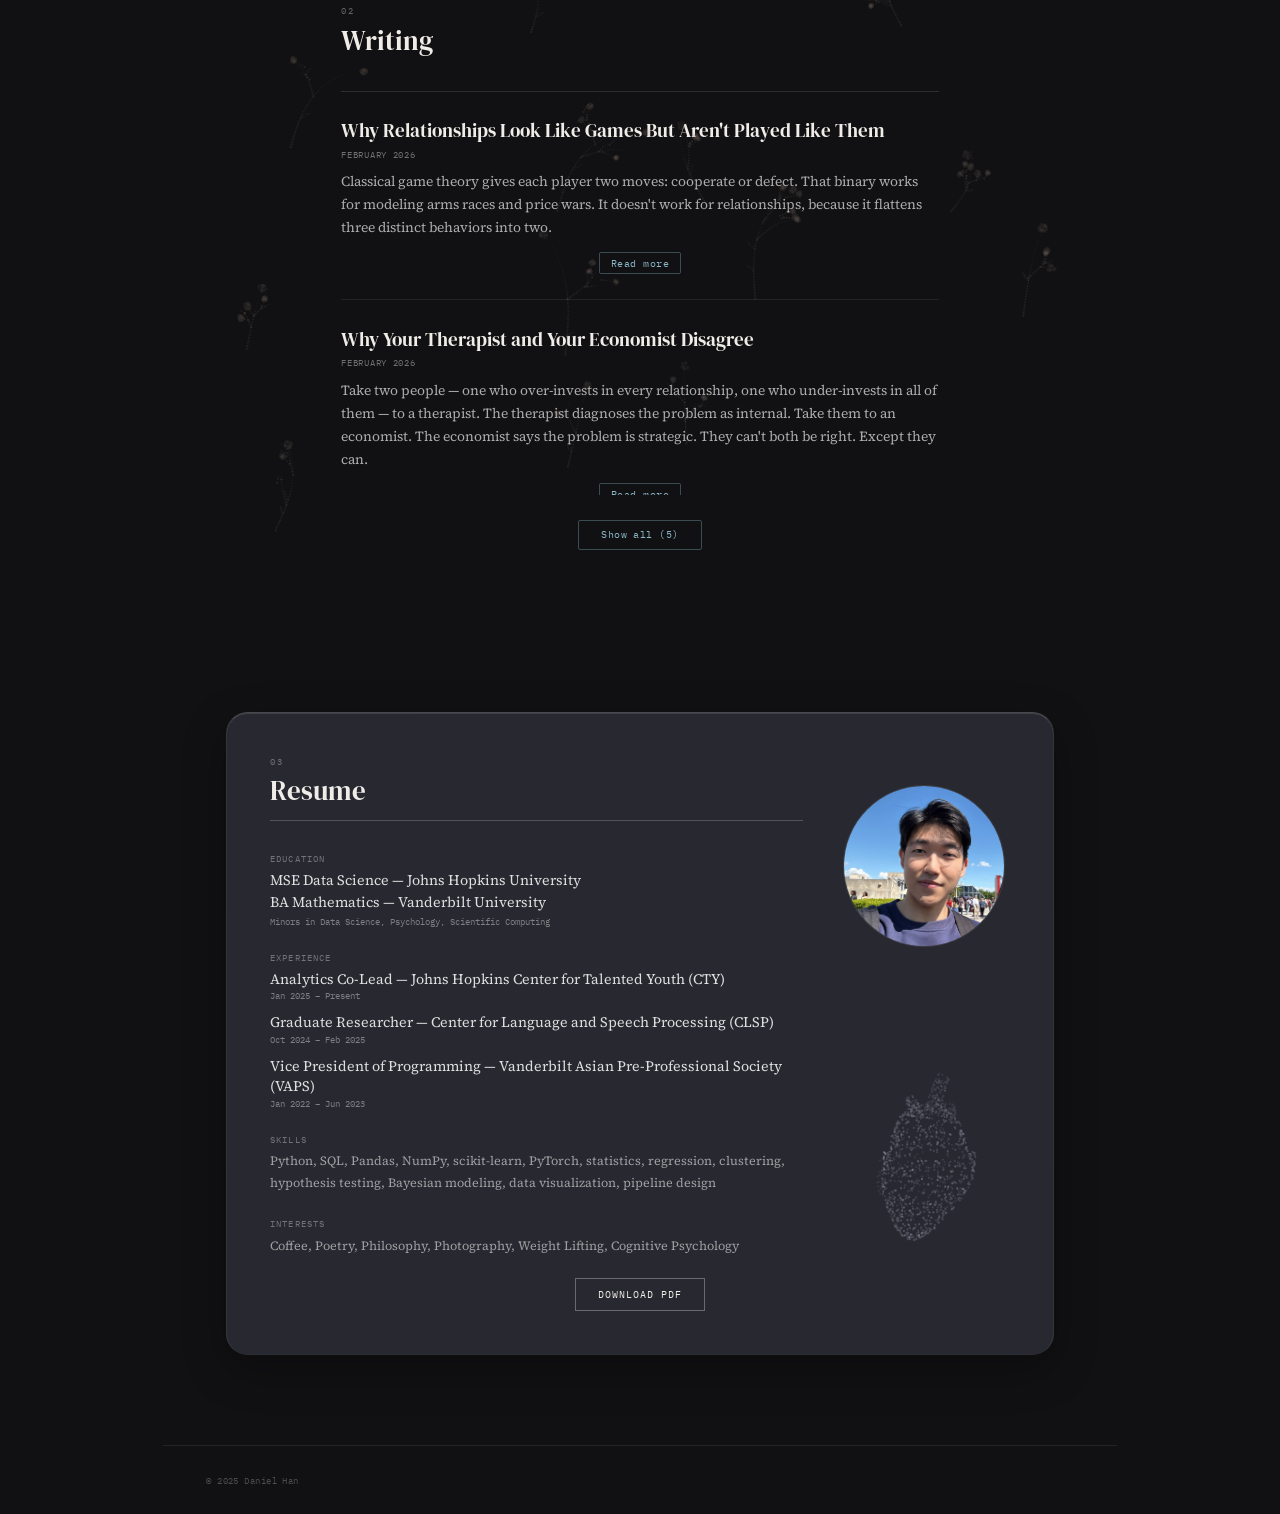
==== commit 3379d975: "Rename Research & Projects to Portfolio" ====
--- a/index.html
+++ b/index.html
@@ -5,7 +5,7 @@
     <link rel="icon" type="image/svg+xml" href="/favicon.svg" />
     <meta name="viewport" content="width=device-width, initial-scale=1.0" />
     <title>Daniel Han</title>
-    <script type="module" crossorigin src="/assets/index-D1l3b1HW.js"></script>
+    <script type="module" crossorigin src="/assets/index-D36OI5_i.js"></script>
   </head>
   <body>
     <div id="root"></div>
